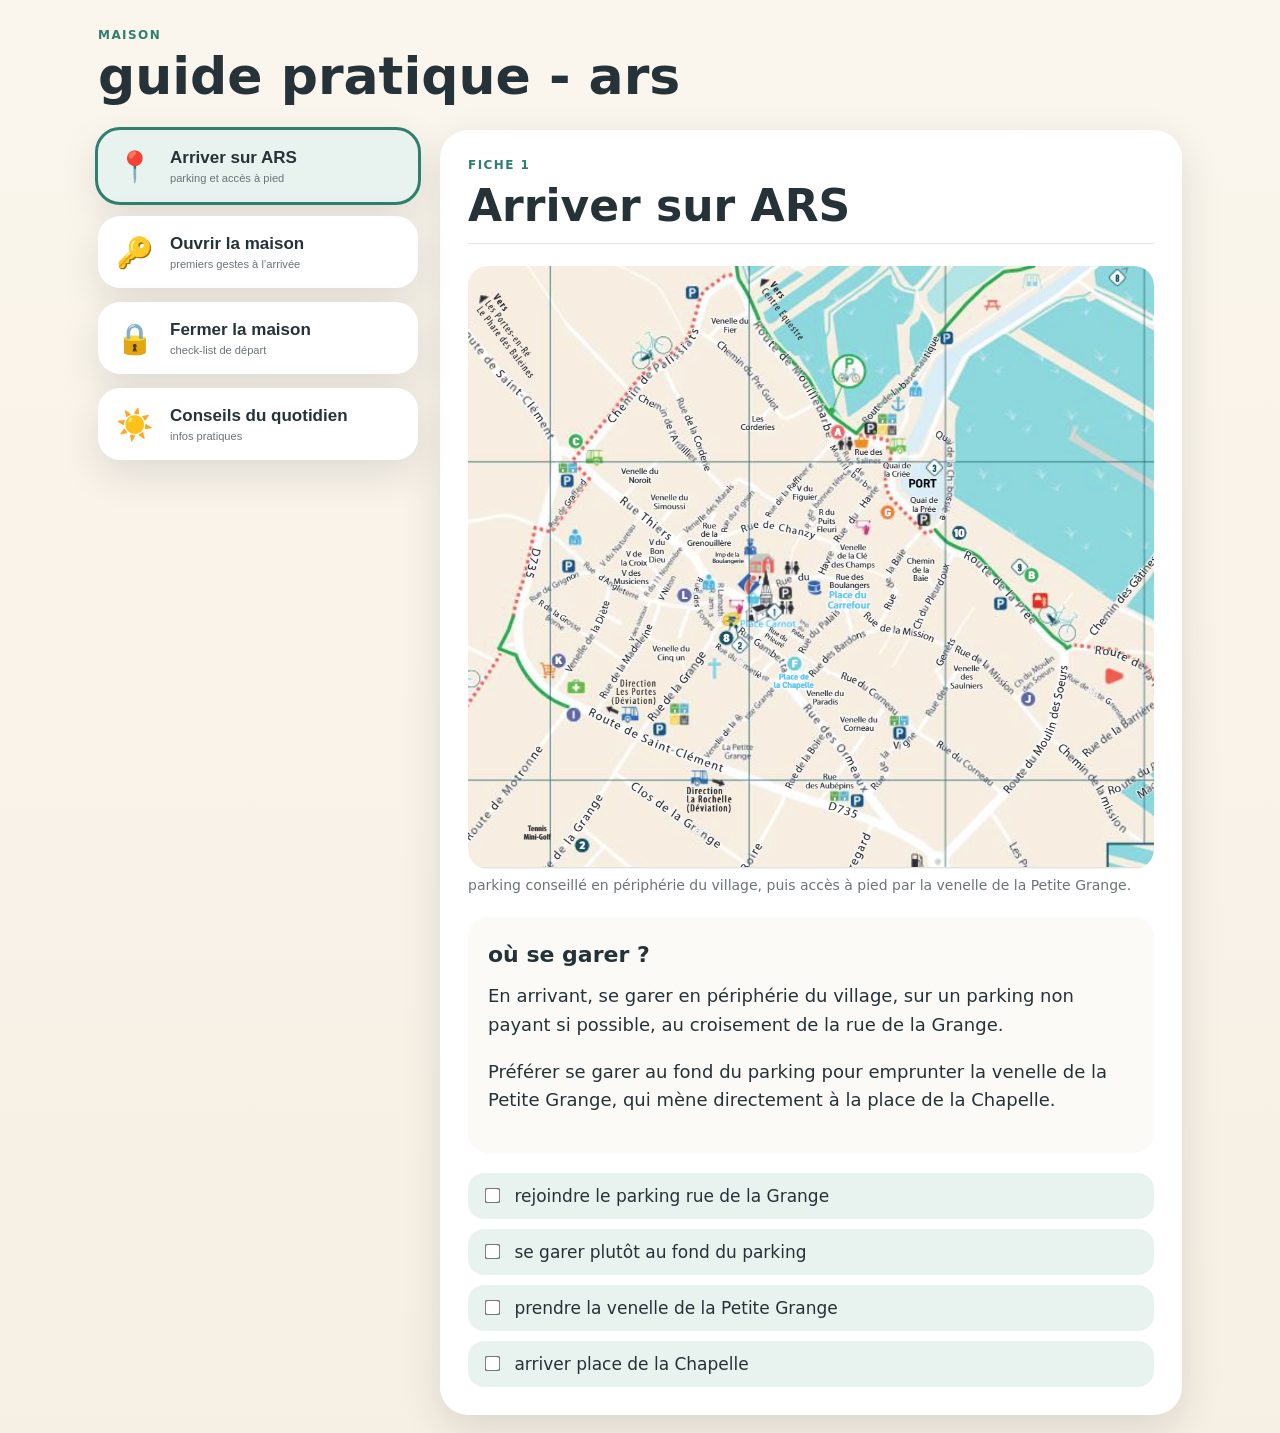
==== index.html @ e076d8e3 "Add files via upload" ====
<!doctype html>
<html lang="fr">
<head>
  <meta charset="utf-8" />
  <meta name="viewport" content="width=device-width, initial-scale=1" />
  <title>guide de la maison - ars</title>
  <link rel="stylesheet" href="style.css" />
</head>
<body>
  <header class="topbar">
    <div>
      <p class="eyebrow">maison</p>
      <h1>guide pratique - ars</h1>
    </div>
  </header>

  <main class="layout">
    <nav class="cards" aria-label="menu principal">
      <button class="card active" data-target="arriver"><span>📍</span><strong>Arriver sur ARS</strong><small>parking et accès à pied</small></button>
      <button class="card" data-target="ouvrir"><span>🔑</span><strong>Ouvrir la maison</strong><small>premiers gestes à l’arrivée</small></button>
      <button class="card" data-target="fermer"><span>🔒</span><strong>Fermer la maison</strong><small>check-list de départ</small></button>
      <button class="card" data-target="quotidien"><span>☀️</span><strong>Conseils du quotidien</strong><small>infos pratiques</small></button>
    </nav>

    <section class="panel active" id="arriver">
      <div class="panel-head">
        <p class="eyebrow">fiche 1</p>
        <h2>Arriver sur ARS</h2>
      </div>

      <figure>
        <img src="images/plan-arriver-ars.png" alt="plan d’accès au parking et à la place de la Chapelle" />
        <figcaption>parking conseillé en périphérie du village, puis accès à pied par la venelle de la Petite Grange.</figcaption>
      </figure>

      <div class="text-block">
        <h3>où se garer ?</h3>
        <p>En arrivant, se garer en périphérie du village, sur un parking non payant si possible, au croisement de la rue de la Grange.</p>
        <p>Préférer se garer au fond du parking pour emprunter la venelle de la Petite Grange, qui mène directement à la place de la Chapelle.</p>
      </div>

      <div class="checklist">
        <label><input type="checkbox"> rejoindre le parking rue de la Grange</label>
        <label><input type="checkbox"> se garer plutôt au fond du parking</label>
        <label><input type="checkbox"> prendre la venelle de la Petite Grange</label>
        <label><input type="checkbox"> arriver place de la Chapelle</label>
      </div>
    </section>

    <section class="panel" id="ouvrir">
      <div class="panel-head">
        <p class="eyebrow">fiche 2</p>
        <h2>Ouvrir la maison</h2>
      </div>
      <div class="placeholder">ajouter ici une photo de la porte, des clés ou du tableau électrique.</div>
      <div class="text-block">
        <h3>à compléter</h3>
        <p>Décrire ici les étapes à faire en arrivant : récupérer les clés, ouvrir les volets, mettre l’eau ou l’électricité si nécessaire, vérifier le chauffage ou la climatisation.</p>
      </div>
      <div class="checklist">
        <label><input type="checkbox"> ouvrir les volets</label>
        <label><input type="checkbox"> vérifier eau / électricité</label>
        <label><input type="checkbox"> aérer la maison</label>
      </div>
    </section>

    <section class="panel" id="fermer">
      <div class="panel-head">
        <p class="eyebrow">fiche 3</p>
        <h2>Fermer la maison</h2>
      </div>
      <div class="placeholder">ajouter ici une photo des volets, de la porte ou du compteur.</div>
      <div class="text-block">
        <h3>avant de partir</h3>
        <p>Décrire ici les étapes de fermeture : vider les poubelles, fermer les fenêtres, couper ce qui doit l’être, fermer les volets, ranger les clés.</p>
      </div>
      <div class="checklist">
        <label><input type="checkbox"> sortir les poubelles</label>
        <label><input type="checkbox"> fermer fenêtres et volets</label>
        <label><input type="checkbox"> vérifier cuisine et sanitaires</label>
        <label><input type="checkbox"> fermer la porte à clé</label>
      </div>
    </section>

    <section class="panel" id="quotidien">
      <div class="panel-head">
        <p class="eyebrow">fiche 4</p>
        <h2>Conseils du quotidien</h2>
      </div>
      <div class="placeholder">ajouter ici des photos utiles : Wi-Fi, poubelles, commerces, vélos, plage.</div>
      <div class="text-block">
        <h3>infos pratiques</h3>
        <p>Ajouter ici les conseils utiles pour le séjour : Wi-Fi, courses, marchés, plages, vélos, déchets, voisins, numéros utiles.</p>
      </div>
      <div class="info-grid">
        <div><strong>Wi-Fi</strong><br>à compléter</div>
        <div><strong>Courses</strong><br>à compléter</div>
        <div><strong>Déchets</strong><br>à compléter</div>
        <div><strong>Urgence</strong><br>112</div>
      </div>
    </section>
  </main>

  <script src="script.js"></script>
</body>
</html>
---- style.css ----
:root{
  --bg:#f6efe4;
  --card:#ffffff;
  --text:#253238;
  --muted:#6b7478;
  --accent:#2f7f6f;
  --soft:#e8f2ee;
  --shadow:0 14px 40px rgba(32,38,42,.12);
}
*{box-sizing:border-box}
body{
  margin:0;
  font-family:system-ui,-apple-system,Segoe UI,Roboto,Arial,sans-serif;
  color:var(--text);
  background:linear-gradient(180deg,#fbf6ed,var(--bg));
}
.topbar{
  max-width:1120px;
  margin:0 auto;
  padding:28px 18px 10px;
}
h1,h2,h3,p{margin-top:0}
h1{font-size:clamp(28px,5vw,52px);line-height:1;margin-bottom:0}
h2{font-size:clamp(26px,4vw,44px);margin-bottom:12px}
h3{font-size:22px;margin-bottom:10px}
.eyebrow{letter-spacing:.12em;text-transform:uppercase;color:var(--accent);font-weight:700;font-size:12px;margin-bottom:8px}
.layout{max-width:1120px;margin:0 auto;padding:18px;display:grid;grid-template-columns:320px 1fr;gap:22px;align-items:start}
.cards{display:grid;gap:14px;position:sticky;top:16px}
.card{border:0;background:var(--card);border-radius:22px;padding:18px;text-align:left;box-shadow:var(--shadow);cursor:pointer;display:grid;grid-template-columns:42px 1fr;gap:4px 12px;align-items:center;color:var(--text)}
.card span{font-size:30px;grid-row:span 2}.card strong{font-size:17px}.card small{color:var(--muted)}
.card.active{outline:3px solid var(--accent);background:var(--soft)}
.panel{display:none;background:var(--card);border-radius:28px;padding:28px;box-shadow:var(--shadow)}
.panel.active{display:block}.panel-head{border-bottom:1px solid #e5e5e5;margin-bottom:22px}
figure{margin:0 0 24px}img{width:100%;height:auto;border-radius:20px;display:block}figcaption{font-size:14px;color:var(--muted);margin-top:8px}
.text-block{font-size:18px;line-height:1.6;background:#fbfaf7;border-radius:20px;padding:20px;margin-bottom:20px}
.checklist{display:grid;gap:10px}.checklist label{background:var(--soft);border-radius:16px;padding:13px 14px;font-size:17px}.checklist input{transform:scale(1.2);margin-right:10px}
.placeholder{border:2px dashed #c8d2cf;background:#fbfaf7;border-radius:20px;padding:40px 20px;color:var(--muted);text-align:center;margin-bottom:20px}
.info-grid{display:grid;grid-template-columns:repeat(2,1fr);gap:14px}.info-grid div{background:var(--soft);border-radius:18px;padding:16px}
@media(max-width:820px){.layout{grid-template-columns:1fr}.cards{position:static;grid-template-columns:1fr 1fr}.panel{padding:20px}.card{border-radius:18px;padding:14px}.card span{font-size:24px}}
@media(max-width:540px){.cards{grid-template-columns:1fr}.topbar{padding-top:22px}.info-grid{grid-template-columns:1fr}}
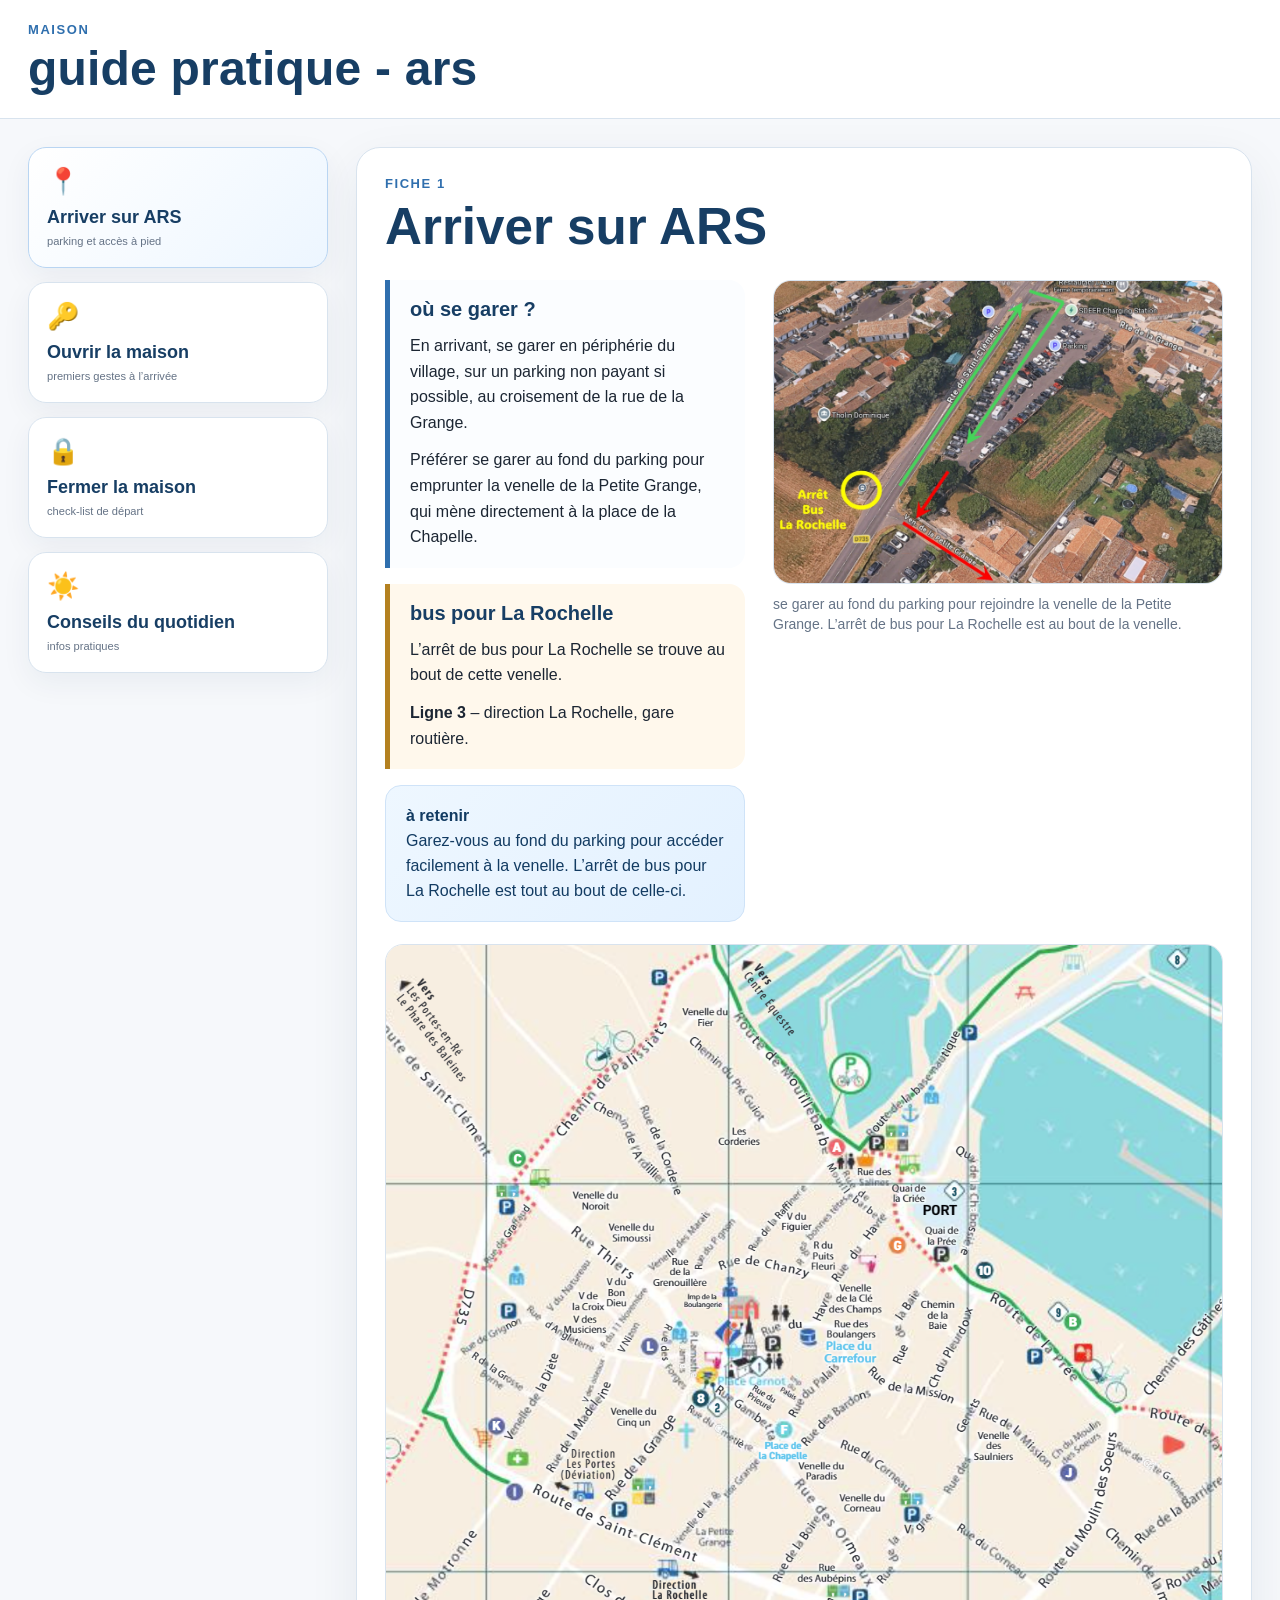
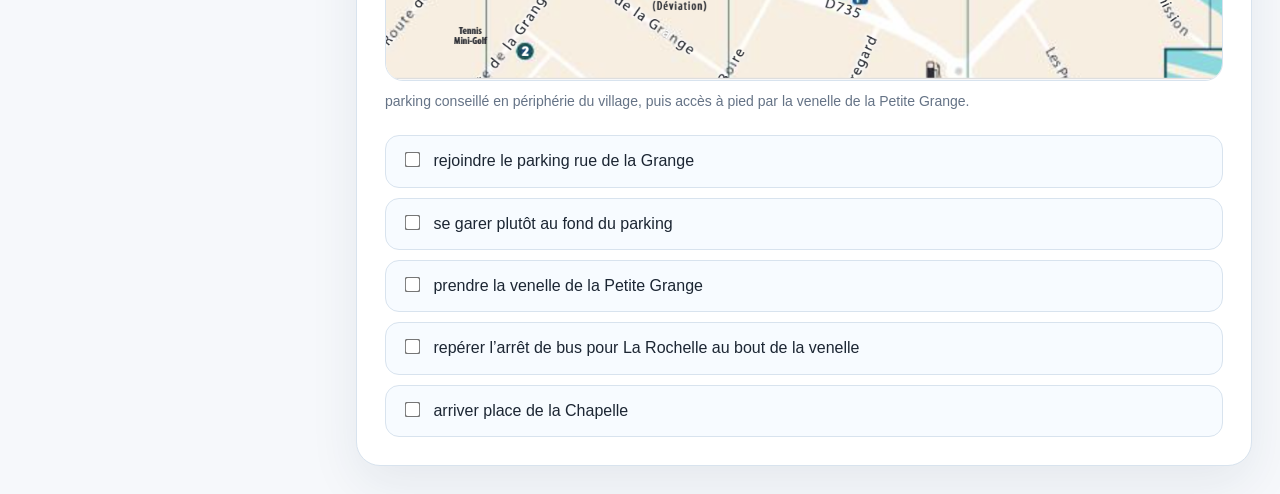
==== commit b082f64c: "Add files via upload" ====
--- a/index.html
+++ b/index.html
@@ -28,21 +28,42 @@
         <h2>Arriver sur ARS</h2>
       </div>
 
+      <div class="arrival-grid">
+        <div class="arrival-text">
+          <div class="text-block">
+            <h3>où se garer ?</h3>
+            <p>En arrivant, se garer en périphérie du village, sur un parking non payant si possible, au croisement de la rue de la Grange.</p>
+            <p>Préférer se garer au fond du parking pour emprunter la venelle de la Petite Grange, qui mène directement à la place de la Chapelle.</p>
+          </div>
+
+          <div class="text-block bus-box">
+            <h3>bus pour La Rochelle</h3>
+            <p>L’arrêt de bus pour La Rochelle se trouve au bout de cette venelle.</p>
+            <p><strong>Ligne 3</strong> – direction La Rochelle, gare routière.</p>
+          </div>
+
+          <div class="note-box">
+            <strong>à retenir</strong><br>
+            Garez-vous au fond du parking pour accéder facilement à la venelle. L’arrêt de bus pour La Rochelle est tout au bout de celle-ci.
+          </div>
+        </div>
+
+        <figure class="wide-figure">
+          <img src="images/parking-venelle-bus.jpg" alt="vue aérienne du parking, de la venelle de la Petite Grange et de l’arrêt de bus pour La Rochelle" />
+          <figcaption>se garer au fond du parking pour rejoindre la venelle de la Petite Grange. L’arrêt de bus pour La Rochelle est au bout de la venelle.</figcaption>
+        </figure>
+      </div>
+
       <figure>
         <img src="images/plan-arriver-ars.png" alt="plan d’accès au parking et à la place de la Chapelle" />
         <figcaption>parking conseillé en périphérie du village, puis accès à pied par la venelle de la Petite Grange.</figcaption>
       </figure>
 
-      <div class="text-block">
-        <h3>où se garer ?</h3>
-        <p>En arrivant, se garer en périphérie du village, sur un parking non payant si possible, au croisement de la rue de la Grange.</p>
-        <p>Préférer se garer au fond du parking pour emprunter la venelle de la Petite Grange, qui mène directement à la place de la Chapelle.</p>
-      </div>
-
       <div class="checklist">
         <label><input type="checkbox"> rejoindre le parking rue de la Grange</label>
         <label><input type="checkbox"> se garer plutôt au fond du parking</label>
         <label><input type="checkbox"> prendre la venelle de la Petite Grange</label>
+        <label><input type="checkbox"> repérer l’arrêt de bus pour La Rochelle au bout de la venelle</label>
         <label><input type="checkbox"> arriver place de la Chapelle</label>
       </div>
     </section>
--- a/style.css
+++ b/style.css
@@ -1,40 +1,249 @@
 :root{
-  --bg:#f6efe4;
-  --card:#ffffff;
-  --text:#253238;
-  --muted:#6b7478;
-  --accent:#2f7f6f;
-  --soft:#e8f2ee;
-  --shadow:0 14px 40px rgba(32,38,42,.12);
-}
+  --blue:#173e64;
+  --blue2:#2f6fae;
+  --soft:#eef6ff;
+  --cream:#fff8ec;
+  --line:#d8e3ee;
+  --text:#1c2633;
+  --muted:#657386;
+}
+
 *{box-sizing:border-box}
+
 body{
   margin:0;
-  font-family:system-ui,-apple-system,Segoe UI,Roboto,Arial,sans-serif;
+  font-family:Arial, Helvetica, sans-serif;
   color:var(--text);
-  background:linear-gradient(180deg,#fbf6ed,var(--bg));
-}
+  background:#f6f8fb;
+}
+
 .topbar{
-  max-width:1120px;
+  background:white;
+  border-bottom:1px solid var(--line);
+  padding:22px 28px;
+}
+
+.topbar h1{
+  margin:4px 0 0;
+  color:var(--blue);
+  font-size:clamp(28px,4vw,48px);
+  letter-spacing:.2px;
+}
+
+.eyebrow{
+  margin:0;
+  color:var(--blue2);
+  text-transform:uppercase;
+  letter-spacing:.12em;
+  font-size:13px;
+  font-weight:700;
+}
+
+.layout{
+  display:grid;
+  grid-template-columns:300px minmax(0,1fr);
+  gap:28px;
+  padding:28px;
+  max-width:1500px;
   margin:0 auto;
-  padding:28px 18px 10px;
-}
-h1,h2,h3,p{margin-top:0}
-h1{font-size:clamp(28px,5vw,52px);line-height:1;margin-bottom:0}
-h2{font-size:clamp(26px,4vw,44px);margin-bottom:12px}
-h3{font-size:22px;margin-bottom:10px}
-.eyebrow{letter-spacing:.12em;text-transform:uppercase;color:var(--accent);font-weight:700;font-size:12px;margin-bottom:8px}
-.layout{max-width:1120px;margin:0 auto;padding:18px;display:grid;grid-template-columns:320px 1fr;gap:22px;align-items:start}
-.cards{display:grid;gap:14px;position:sticky;top:16px}
-.card{border:0;background:var(--card);border-radius:22px;padding:18px;text-align:left;box-shadow:var(--shadow);cursor:pointer;display:grid;grid-template-columns:42px 1fr;gap:4px 12px;align-items:center;color:var(--text)}
-.card span{font-size:30px;grid-row:span 2}.card strong{font-size:17px}.card small{color:var(--muted)}
-.card.active{outline:3px solid var(--accent);background:var(--soft)}
-.panel{display:none;background:var(--card);border-radius:28px;padding:28px;box-shadow:var(--shadow)}
-.panel.active{display:block}.panel-head{border-bottom:1px solid #e5e5e5;margin-bottom:22px}
-figure{margin:0 0 24px}img{width:100%;height:auto;border-radius:20px;display:block}figcaption{font-size:14px;color:var(--muted);margin-top:8px}
-.text-block{font-size:18px;line-height:1.6;background:#fbfaf7;border-radius:20px;padding:20px;margin-bottom:20px}
-.checklist{display:grid;gap:10px}.checklist label{background:var(--soft);border-radius:16px;padding:13px 14px;font-size:17px}.checklist input{transform:scale(1.2);margin-right:10px}
-.placeholder{border:2px dashed #c8d2cf;background:#fbfaf7;border-radius:20px;padding:40px 20px;color:var(--muted);text-align:center;margin-bottom:20px}
-.info-grid{display:grid;grid-template-columns:repeat(2,1fr);gap:14px}.info-grid div{background:var(--soft);border-radius:18px;padding:16px}
-@media(max-width:820px){.layout{grid-template-columns:1fr}.cards{position:static;grid-template-columns:1fr 1fr}.panel{padding:20px}.card{border-radius:18px;padding:14px}.card span{font-size:24px}}
-@media(max-width:540px){.cards{grid-template-columns:1fr}.topbar{padding-top:22px}.info-grid{grid-template-columns:1fr}}
+}
+
+.cards{
+  display:flex;
+  flex-direction:column;
+  gap:14px;
+  position:sticky;
+  top:20px;
+  align-self:start;
+}
+
+.card{
+  border:1px solid var(--line);
+  border-radius:18px;
+  background:white;
+  text-align:left;
+  padding:18px;
+  cursor:pointer;
+  box-shadow:0 10px 30px rgba(20,50,80,.06);
+}
+
+.card:hover,
+.card.active{
+  border-color:#b9d5f2;
+  background:linear-gradient(135deg,#fff,#edf6ff);
+}
+
+.card span{
+  font-size:26px;
+  display:block;
+  margin-bottom:10px;
+}
+
+.card strong{
+  display:block;
+  color:var(--blue);
+  font-size:18px;
+}
+
+.card small{
+  display:block;
+  margin-top:6px;
+  color:var(--muted);
+  line-height:1.35;
+}
+
+.panel{
+  display:none;
+  background:white;
+  border:1px solid var(--line);
+  border-radius:24px;
+  padding:28px;
+  box-shadow:0 18px 50px rgba(20,50,80,.08);
+}
+
+.panel.active{display:block}
+
+.panel-head h2{
+  margin:6px 0 24px;
+  color:var(--blue);
+  font-size:clamp(30px,4vw,56px);
+}
+
+figure{
+  margin:22px 0;
+}
+
+img{
+  display:block;
+  width:100%;
+  height:auto;
+  border-radius:18px;
+  border:1px solid var(--line);
+}
+
+figcaption{
+  margin-top:10px;
+  color:var(--muted);
+  font-size:14px;
+  line-height:1.45;
+}
+
+.arrival-grid{
+  display:grid;
+  grid-template-columns:minmax(260px,360px) minmax(0,1fr);
+  gap:28px;
+  align-items:start;
+}
+
+.arrival-text{
+  display:flex;
+  flex-direction:column;
+  gap:16px;
+}
+
+.wide-figure{
+  margin:0;
+}
+
+.text-block{
+  border-left:5px solid var(--blue2);
+  background:#fbfdff;
+  padding:18px 20px;
+  border-radius:0 16px 16px 0;
+}
+
+.text-block h3{
+  margin:0 0 12px;
+  color:var(--blue);
+  font-size:20px;
+}
+
+.text-block p{
+  margin:0 0 12px;
+  line-height:1.6;
+}
+
+.text-block p:last-child{margin-bottom:0}
+
+.bus-box{
+  background:var(--cream);
+  border-left-color:#b48120;
+}
+
+.note-box{
+  background:linear-gradient(135deg,#eef7ff,#e3f1ff);
+  border:1px solid #cfe3f8;
+  border-radius:16px;
+  padding:18px 20px;
+  color:#123b62;
+  line-height:1.55;
+}
+
+.checklist{
+  display:grid;
+  gap:10px;
+  margin-top:24px;
+}
+
+.checklist label{
+  background:#f7fbff;
+  border:1px solid var(--line);
+  border-radius:14px;
+  padding:14px 16px;
+  line-height:1.4;
+}
+
+.checklist input{
+  transform:scale(1.2);
+  margin-right:10px;
+}
+
+.placeholder{
+  border:2px dashed #c8d6e5;
+  color:var(--muted);
+  background:#fafcff;
+  border-radius:18px;
+  padding:40px;
+  text-align:center;
+  margin-bottom:24px;
+}
+
+.info-grid{
+  display:grid;
+  grid-template-columns:repeat(4,1fr);
+  gap:14px;
+  margin-top:24px;
+}
+
+.info-grid div{
+  border:1px solid var(--line);
+  border-radius:16px;
+  padding:18px;
+  background:#fbfdff;
+  line-height:1.5;
+}
+
+@media(max-width:900px){
+  .layout{
+    grid-template-columns:1fr;
+    padding:16px;
+  }
+  .cards{
+    position:static;
+    display:grid;
+    grid-template-columns:1fr 1fr;
+  }
+  .arrival-grid{
+    grid-template-columns:1fr;
+  }
+  .info-grid{
+    grid-template-columns:1fr 1fr;
+  }
+}
+
+@media(max-width:560px){
+  .topbar{padding:18px}
+  .panel{padding:18px;border-radius:18px}
+  .cards{grid-template-columns:1fr}
+  .info-grid{grid-template-columns:1fr}
+}
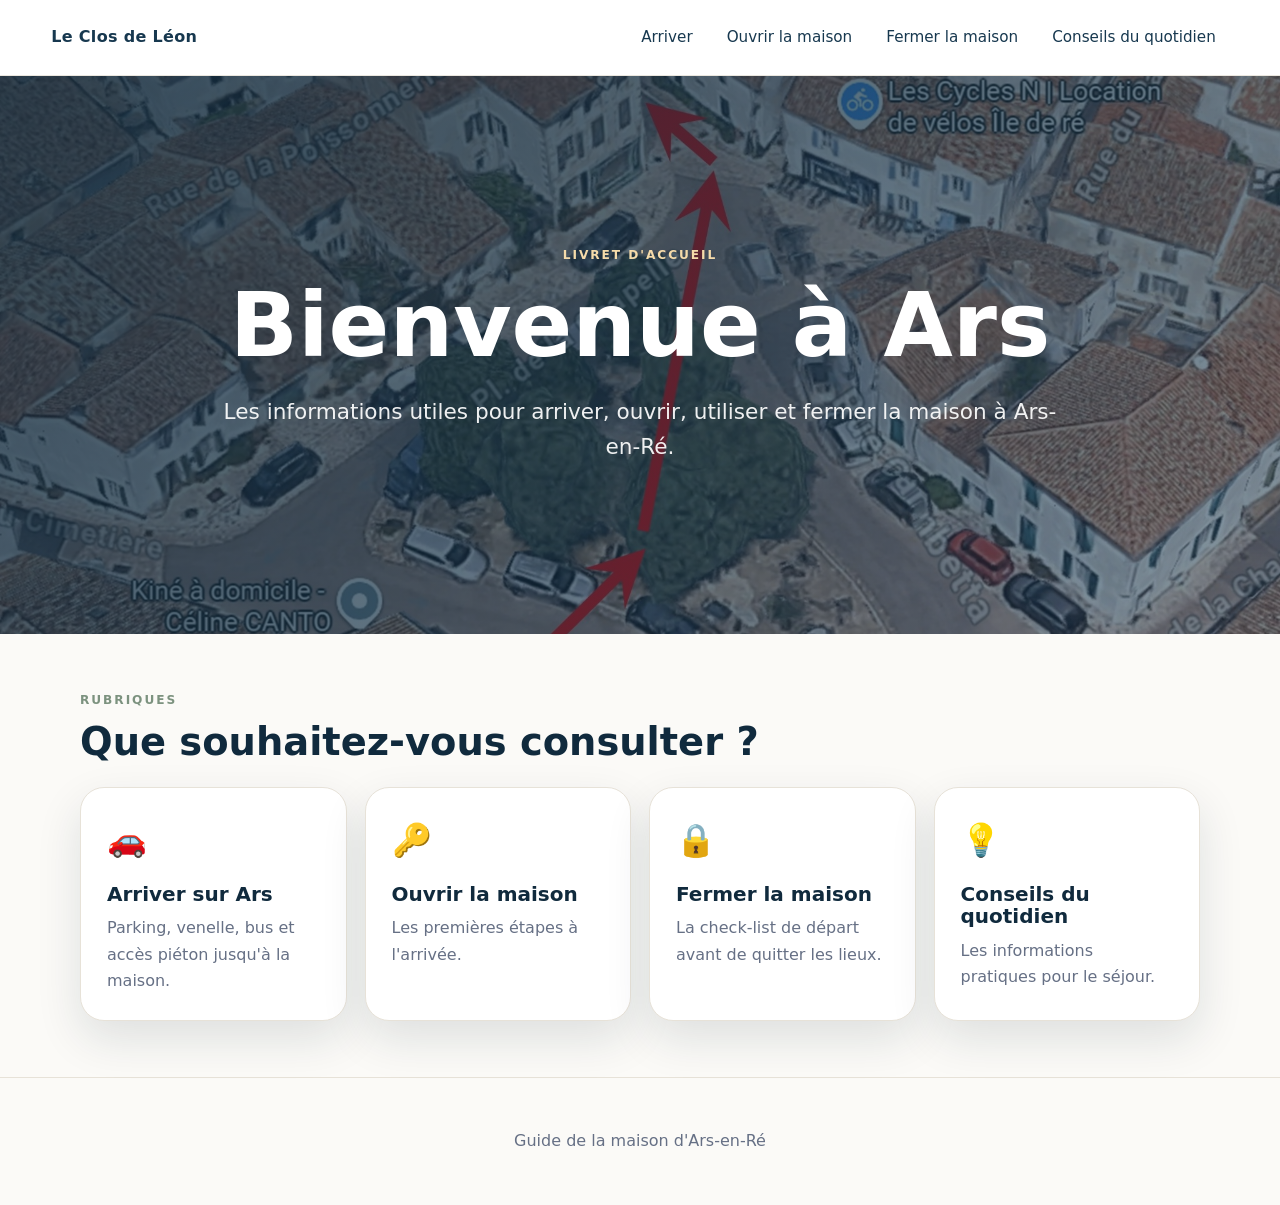
==== commit 35bf5e93: "Add files via upload" ====
--- a/index.html
+++ b/index.html
@@ -1,127 +1,67 @@
 <!doctype html>
 <html lang="fr">
 <head>
-  <meta charset="utf-8" />
-  <meta name="viewport" content="width=device-width, initial-scale=1" />
-  <title>guide de la maison - ars</title>
-  <link rel="stylesheet" href="style.css" />
+  <meta charset="utf-8">
+  <meta name="viewport" content="width=device-width, initial-scale=1">
+  <title>guide de la maison d'ars-en-ré</title>
+  <meta name="description" content="Guide pratique de la maison d'Ars-en-Ré.">
+  <link rel="stylesheet" href="css/style.css">
 </head>
 <body>
-  <header class="topbar">
-    <div>
-      <p class="eyebrow">maison</p>
-      <h1>guide pratique - ars</h1>
-    </div>
+  <header class="site-header">
+    <a class="brand" href="index.html">Le Clos de Léon</a>
+    <button class="menu-toggle" aria-label="ouvrir le menu" aria-expanded="false">☰</button>
+    <nav class="nav" aria-label="navigation principale">
+      <a href="arriver.html">Arriver</a>
+      <a href="ouvrir.html">Ouvrir la maison</a>
+      <a href="fermer.html">Fermer la maison</a>
+      <a href="quotidien.html">Conseils du quotidien</a>
+    </nav>
   </header>
 
-  <main class="layout">
-    <nav class="cards" aria-label="menu principal">
-      <button class="card active" data-target="arriver"><span>📍</span><strong>Arriver sur ARS</strong><small>parking et accès à pied</small></button>
-      <button class="card" data-target="ouvrir"><span>🔑</span><strong>Ouvrir la maison</strong><small>premiers gestes à l’arrivée</small></button>
-      <button class="card" data-target="fermer"><span>🔒</span><strong>Fermer la maison</strong><small>check-list de départ</small></button>
-      <button class="card" data-target="quotidien"><span>☀️</span><strong>Conseils du quotidien</strong><small>infos pratiques</small></button>
-    </nav>
-
-    <section class="panel active" id="arriver">
-      <div class="panel-head">
-        <p class="eyebrow">fiche 1</p>
-        <h2>Arriver sur ARS</h2>
-      </div>
-
-      <div class="arrival-grid">
-        <div class="arrival-text">
-          <div class="text-block">
-            <h3>où se garer ?</h3>
-            <p>En arrivant, se garer en périphérie du village, sur un parking non payant si possible, au croisement de la rue de la Grange.</p>
-            <p>Préférer se garer au fond du parking pour emprunter la venelle de la Petite Grange, qui mène directement à la place de la Chapelle.</p>
-          </div>
-
-          <div class="text-block bus-box">
-            <h3>bus pour La Rochelle</h3>
-            <p>L’arrêt de bus pour La Rochelle se trouve au bout de cette venelle.</p>
-            <p><strong>Ligne 3</strong> – direction La Rochelle, gare routière.</p>
-          </div>
-
-          <div class="note-box">
-            <strong>à retenir</strong><br>
-            Garez-vous au fond du parking pour accéder facilement à la venelle. L’arrêt de bus pour La Rochelle est tout au bout de celle-ci.
-          </div>
-        </div>
-
-        <figure class="wide-figure">
-          <img src="images/parking-venelle-bus.jpg" alt="vue aérienne du parking, de la venelle de la Petite Grange et de l’arrêt de bus pour La Rochelle" />
-          <figcaption>se garer au fond du parking pour rejoindre la venelle de la Petite Grange. L’arrêt de bus pour La Rochelle est au bout de la venelle.</figcaption>
-        </figure>
-      </div>
-
-      <figure>
-        <img src="images/plan-arriver-ars.png" alt="plan d’accès au parking et à la place de la Chapelle" />
-        <figcaption>parking conseillé en périphérie du village, puis accès à pied par la venelle de la Petite Grange.</figcaption>
-      </figure>
-
-      <div class="checklist">
-        <label><input type="checkbox"> rejoindre le parking rue de la Grange</label>
-        <label><input type="checkbox"> se garer plutôt au fond du parking</label>
-        <label><input type="checkbox"> prendre la venelle de la Petite Grange</label>
-        <label><input type="checkbox"> repérer l’arrêt de bus pour La Rochelle au bout de la venelle</label>
-        <label><input type="checkbox"> arriver place de la Chapelle</label>
+  <main>
+    <section class="hero home-hero">
+      <div class="hero-content">
+        <p class="eyebrow">livret d'accueil</p>
+        <h1>Bienvenue à Ars</h1>
+        <p class="lead">Les informations utiles pour arriver, ouvrir, utiliser et fermer la maison à Ars-en-Ré.</p>
       </div>
     </section>
 
-    <section class="panel" id="ouvrir">
-      <div class="panel-head">
-        <p class="eyebrow">fiche 2</p>
-        <h2>Ouvrir la maison</h2>
+    <section class="section cards-section">
+      <div class="section-heading">
+        <p class="eyebrow">rubriques</p>
+        <h2>Que souhaitez-vous consulter ?</h2>
       </div>
-      <div class="placeholder">ajouter ici une photo de la porte, des clés ou du tableau électrique.</div>
-      <div class="text-block">
-        <h3>à compléter</h3>
-        <p>Décrire ici les étapes à faire en arrivant : récupérer les clés, ouvrir les volets, mettre l’eau ou l’électricité si nécessaire, vérifier le chauffage ou la climatisation.</p>
-      </div>
-      <div class="checklist">
-        <label><input type="checkbox"> ouvrir les volets</label>
-        <label><input type="checkbox"> vérifier eau / électricité</label>
-        <label><input type="checkbox"> aérer la maison</label>
-      </div>
-    </section>
-
-    <section class="panel" id="fermer">
-      <div class="panel-head">
-        <p class="eyebrow">fiche 3</p>
-        <h2>Fermer la maison</h2>
-      </div>
-      <div class="placeholder">ajouter ici une photo des volets, de la porte ou du compteur.</div>
-      <div class="text-block">
-        <h3>avant de partir</h3>
-        <p>Décrire ici les étapes de fermeture : vider les poubelles, fermer les fenêtres, couper ce qui doit l’être, fermer les volets, ranger les clés.</p>
-      </div>
-      <div class="checklist">
-        <label><input type="checkbox"> sortir les poubelles</label>
-        <label><input type="checkbox"> fermer fenêtres et volets</label>
-        <label><input type="checkbox"> vérifier cuisine et sanitaires</label>
-        <label><input type="checkbox"> fermer la porte à clé</label>
-      </div>
-    </section>
-
-    <section class="panel" id="quotidien">
-      <div class="panel-head">
-        <p class="eyebrow">fiche 4</p>
-        <h2>Conseils du quotidien</h2>
-      </div>
-      <div class="placeholder">ajouter ici des photos utiles : Wi-Fi, poubelles, commerces, vélos, plage.</div>
-      <div class="text-block">
-        <h3>infos pratiques</h3>
-        <p>Ajouter ici les conseils utiles pour le séjour : Wi-Fi, courses, marchés, plages, vélos, déchets, voisins, numéros utiles.</p>
-      </div>
-      <div class="info-grid">
-        <div><strong>Wi-Fi</strong><br>à compléter</div>
-        <div><strong>Courses</strong><br>à compléter</div>
-        <div><strong>Déchets</strong><br>à compléter</div>
-        <div><strong>Urgence</strong><br>112</div>
+      <div class="cards-grid">
+        <a class="card" href="arriver.html">
+          <span class="card-icon">🚗</span>
+          <h3>Arriver sur Ars</h3>
+          <p>Parking, venelle, bus et accès piéton jusqu'à la maison.</p>
+        </a>
+        <a class="card" href="ouvrir.html">
+          <span class="card-icon">🔑</span>
+          <h3>Ouvrir la maison</h3>
+          <p>Les premières étapes à l'arrivée.</p>
+        </a>
+        <a class="card" href="fermer.html">
+          <span class="card-icon">🔒</span>
+          <h3>Fermer la maison</h3>
+          <p>La check-list de départ avant de quitter les lieux.</p>
+        </a>
+        <a class="card" href="quotidien.html">
+          <span class="card-icon">💡</span>
+          <h3>Conseils du quotidien</h3>
+          <p>Les informations pratiques pour le séjour.</p>
+        </a>
       </div>
     </section>
   </main>
 
-  <script src="script.js"></script>
+  <footer class="site-footer">
+    <p>Guide de la maison d'Ars-en-Ré</p>
+  </footer>
+
+  <script src="js/script.js"></script>
 </body>
 </html>
--- a/css/style.css
+++ b/css/style.css
@@ -0,0 +1,193 @@
+:root{
+  --navy:#17384f;
+  --navy-dark:#102a3d;
+  --sand:#f3eadb;
+  --sage:#7c927f;
+  --white:#ffffff;
+  --ink:#1f2933;
+  --muted:#667085;
+  --border:#e7e2d8;
+  --shadow:0 18px 45px rgba(16,42,61,.12);
+  --radius:24px;
+}
+*{box-sizing:border-box}
+body{
+  margin:0;
+  font-family:Inter, system-ui, -apple-system, BlinkMacSystemFont, "Segoe UI", sans-serif;
+  color:var(--ink);
+  background:#fbfaf7;
+  line-height:1.65;
+}
+a{color:inherit;text-decoration:none}
+img{max-width:100%;display:block}
+.site-header{
+  position:sticky;
+  top:0;
+  z-index:20;
+  display:flex;
+  align-items:center;
+  justify-content:space-between;
+  gap:20px;
+  padding:16px clamp(18px,4vw,56px);
+  background:rgba(255,255,255,.92);
+  backdrop-filter:blur(16px);
+  border-bottom:1px solid rgba(231,226,216,.8);
+}
+.brand{
+  font-weight:750;
+  letter-spacing:.02em;
+  color:var(--navy);
+}
+.nav{display:flex;align-items:center;gap:8px;flex-wrap:wrap}
+.nav a{
+  padding:9px 13px;
+  border-radius:999px;
+  color:var(--navy);
+  font-size:.95rem;
+}
+.nav a:hover,.nav a.active{background:var(--sand)}
+.menu-toggle{display:none;border:0;background:var(--navy);color:white;border-radius:12px;padding:9px 12px;font-size:1.1rem}
+.hero{
+  min-height:62vh;
+  display:grid;
+  place-items:center;
+  padding:80px 24px;
+  background:
+    linear-gradient(135deg,rgba(16,42,61,.84),rgba(23,56,79,.52)),
+    url('../images/Place_vf.jpg') center/cover;
+  color:white;
+  text-align:center;
+}
+.hero-content{max-width:850px}
+.eyebrow{
+  margin:0 0 10px;
+  text-transform:uppercase;
+  letter-spacing:.16em;
+  font-size:.76rem;
+  font-weight:800;
+  color:var(--sage);
+}
+.hero .eyebrow{color:#f5dbaa}
+h1,h2,h3{line-height:1.12;margin:0 0 18px;color:var(--navy-dark)}
+.hero h1{color:white;font-size:clamp(2.6rem,7vw,5.6rem)}
+.page-hero h1{font-size:clamp(2.2rem,5vw,4.6rem)}
+.lead{font-size:clamp(1.05rem,2vw,1.35rem);margin:0;color:inherit;opacity:.92}
+.section,.article-layout{width:min(1120px,calc(100% - 36px));margin:0 auto;padding:56px 0}
+.section-heading{margin-bottom:24px}
+.section-heading h2{font-size:clamp(1.8rem,3vw,3rem)}
+.cards-grid{display:grid;grid-template-columns:repeat(4,1fr);gap:18px}
+.card{
+  min-height:230px;
+  padding:26px;
+  border:1px solid var(--border);
+  background:white;
+  border-radius:var(--radius);
+  box-shadow:var(--shadow);
+  transition:transform .18s ease, box-shadow .18s ease;
+}
+.card:hover{transform:translateY(-4px);box-shadow:0 24px 60px rgba(16,42,61,.18)}
+.card-icon{font-size:2rem;display:inline-block;margin-bottom:16px}
+.card h3{font-size:1.25rem;margin-bottom:10px}
+.card p{color:var(--muted);margin:0}
+.page-hero{
+  background:linear-gradient(135deg,var(--sand),#fff);
+  padding:82px clamp(18px,6vw,96px);
+  border-bottom:1px solid var(--border);
+}
+.page-hero>div{max-width:900px}
+.article-layout{display:grid;grid-template-columns:300px minmax(0,1fr);gap:28px;align-items:start}
+.summary-box{
+  position:sticky;
+  top:92px;
+  padding:24px;
+  background:var(--navy);
+  color:white;
+  border-radius:var(--radius);
+  box-shadow:var(--shadow);
+}
+.summary-box h2{color:white;font-size:1.2rem}
+.summary-box ul{margin:0;padding-left:20px}
+.summary-box li+li{margin-top:10px}
+.article-card{
+  padding:clamp(24px,4vw,48px);
+  background:white;
+  border:1px solid var(--border);
+  border-radius:var(--radius);
+  box-shadow:var(--shadow);
+}
+.content-block{padding:12px 0 30px;border-bottom:1px solid var(--border);margin-bottom:26px}
+.content-block:last-child{border-bottom:0;margin-bottom:0}
+.content-block h2,.callout h2{font-size:clamp(1.45rem,2.6vw,2.1rem)}
+.photo-card{margin:24px 0 0;border-radius:22px;overflow:hidden;background:#f8f4eb;border:1px solid var(--border)}
+.photo-card img{width:100%;height:auto;cursor:zoom-in}
+figcaption{padding:14px 18px;color:var(--muted);font-size:.95rem}
+.steps{padding-left:22px}
+.steps li+li{margin-top:8px}
+.callout{
+  margin-top:12px;
+  padding:26px;
+  background:linear-gradient(135deg,#eef5f0,#fff8ea);
+  border:1px solid var(--border);
+  border-radius:22px;
+}
+.site-footer{text-align:center;color:var(--muted);padding:34px 18px;border-top:1px solid var(--border)}
+.site-footer a{color:var(--navy);font-weight:700}
+.empty-state{text-align:center;max-width:820px;margin:auto}
+.button{display:inline-block;margin-top:16px;padding:12px 18px;border-radius:999px;background:var(--navy);color:white;font-weight:700}
+.lightbox{
+  position:fixed;inset:0;background:rgba(16,42,61,.88);display:none;align-items:center;justify-content:center;padding:24px;z-index:50;
+}
+.lightbox.open{display:flex}
+.lightbox img{max-height:90vh;border-radius:18px;box-shadow:0 30px 100px rgba(0,0,0,.35)}
+.lightbox button{position:absolute;top:20px;right:20px;border:0;background:white;color:var(--navy);border-radius:999px;padding:10px 14px;font-weight:800;cursor:pointer}
+code{background:#f1eee7;padding:2px 6px;border-radius:6px}
+@media(max-width:920px){
+  .cards-grid{grid-template-columns:repeat(2,1fr)}
+  .article-layout{grid-template-columns:1fr}
+  .summary-box{position:static}
+}
+@media(max-width:680px){
+  .site-header{align-items:flex-start}
+  .menu-toggle{display:block}
+  .nav{display:none;position:absolute;left:18px;right:18px;top:64px;flex-direction:column;align-items:stretch;background:white;border:1px solid var(--border);border-radius:18px;padding:10px;box-shadow:var(--shadow)}
+  .nav.open{display:flex}
+  .nav a{display:block}
+  .cards-grid{grid-template-columns:1fr}
+  .hero{min-height:54vh}
+  .article-card{padding:22px}
+}
+
+.info-link{
+  margin-top:1.2rem;
+  padding:1rem 1.2rem;
+  background:#eef6fb;
+  border-left:4px solid #2b6d8f;
+  border-radius:12px;
+}
+.info-link a{
+  color:#1d5c84;
+  font-weight:700;
+  text-decoration:none;
+}
+.info-link a:hover{text-decoration:underline}
+.info-grid{
+  display:grid;
+  grid-template-columns:repeat(2,minmax(0,1fr));
+  gap:16px;
+  margin-top:18px;
+}
+.mini-card{
+  padding:18px;
+  border:1px solid var(--border);
+  border-radius:18px;
+  background:#fbfaf7;
+}
+.mini-card h3{
+  font-size:1.05rem;
+  margin-bottom:8px;
+}
+.mini-card p,.mini-card ul{margin:0;color:var(--muted)}
+.mini-card ul{padding-left:18px}
+@media(max-width:680px){
+  .info-grid{grid-template-columns:1fr}
+}
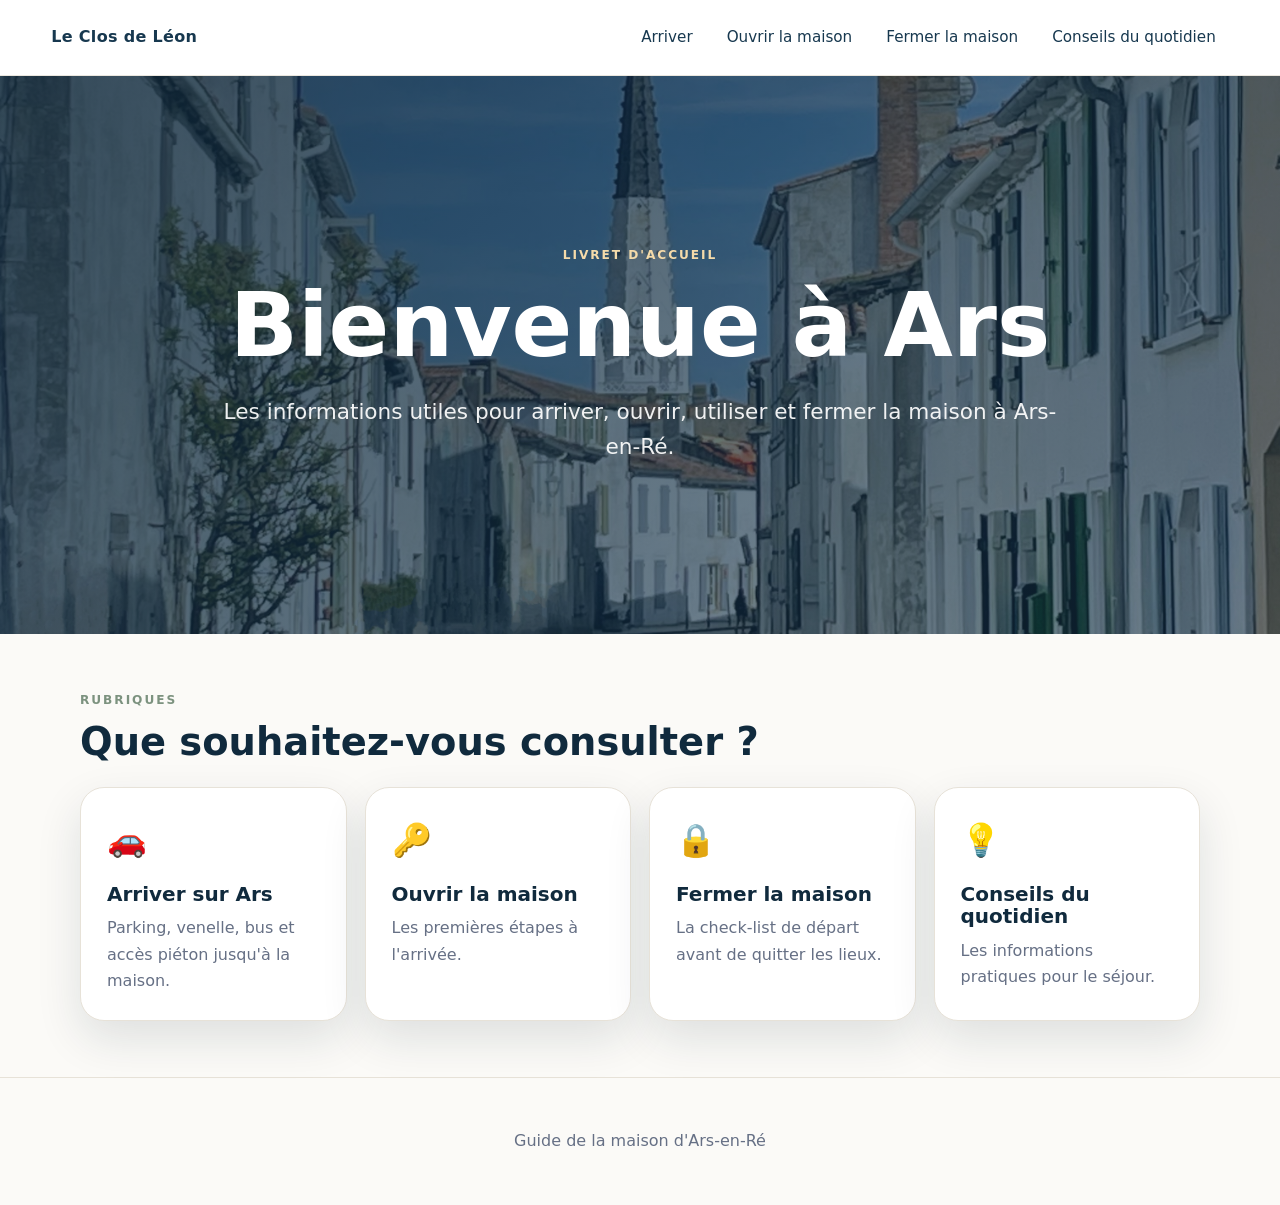
==== commit 442d637b: "Add files via upload" ====
--- a/index.html
+++ b/index.html
@@ -6,7 +6,15 @@
   <title>guide de la maison d'ars-en-ré</title>
   <meta name="description" content="Guide pratique de la maison d'Ars-en-Ré.">
   <link rel="stylesheet" href="css/style.css">
+<meta property="og:title" content="Le Clos de Léon – Guide de la maison">
+<meta property="og:description" content="Toutes les informations utiles pour profiter de votre séjour à Ars-en-Ré.">
+<meta property="og:image" content="https://montbarrey.github.io/guide-ars/images/Head.png">
+<meta property="og:url" content="https://montbarrey.github.io/guide-ars/">
+<meta property="og:type" content="website">
+<meta name="twitter:card" content="summary_large_image">
+<meta name="twitter:image" content="https://montbarrey.github.io/guide-ars/images/Head.png">
 </head>
+
 <body>
   <header class="site-header">
     <a class="brand" href="index.html">Le Clos de Léon</a>
--- a/css/style.css
+++ b/css/style.css
@@ -54,7 +54,7 @@
   padding:80px 24px;
   background:
     linear-gradient(135deg,rgba(16,42,61,.84),rgba(23,56,79,.52)),
-    url('../images/Place_vf.jpg') center/cover;
+    url('../images/Ars.jpg') center/cover;
   color:white;
   text-align:center;
 }
@@ -191,3 +191,19 @@
 @media(max-width:680px){
   .info-grid{grid-template-columns:1fr}
 }
+
+.page a,
+.tiles a,
+.section-block a {
+  color: var(--blue);
+  font-weight: 700;
+  text-decoration: underline;
+  text-underline-offset: 3px;
+}
+
+.page a:hover,
+.tiles a:hover,
+.section-block a:hover {
+  color: var(--navy);
+}
+
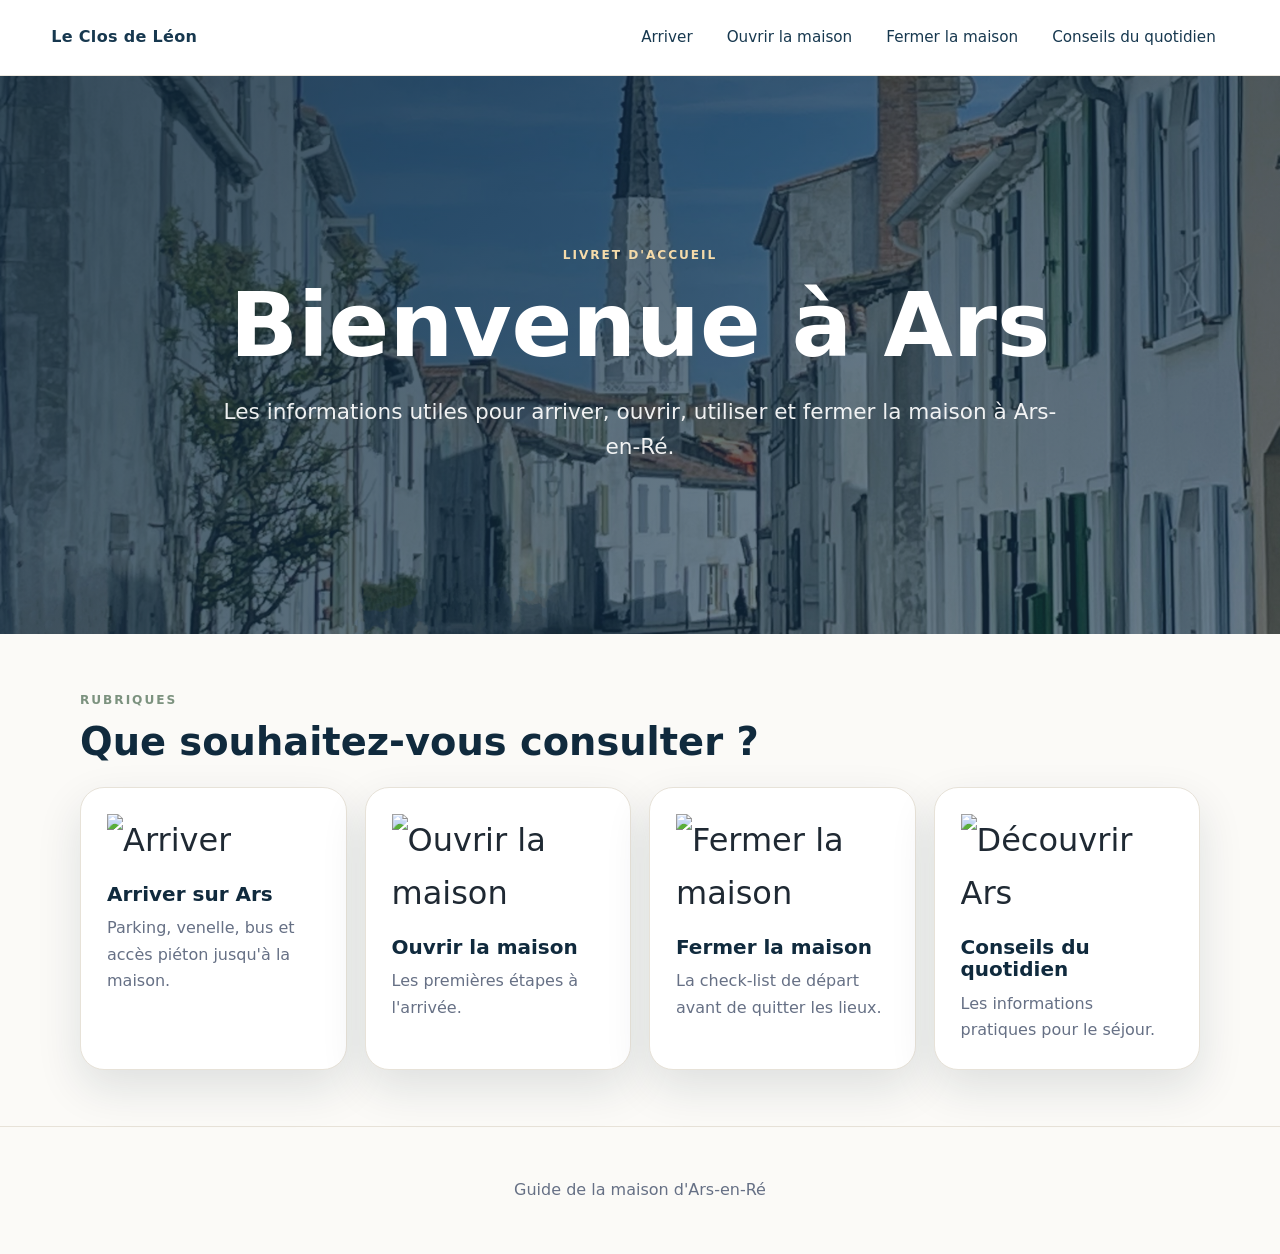
==== commit 3b3d5617: "Add files via upload" ====
--- a/index.html
+++ b/index.html
@@ -8,11 +8,20 @@
   <link rel="stylesheet" href="css/style.css">
 <meta property="og:title" content="Le Clos de Léon – Guide de la maison">
 <meta property="og:description" content="Toutes les informations utiles pour profiter de votre séjour à Ars-en-Ré.">
-<meta property="og:image" content="https://montbarrey.github.io/guide-ars/images/Head.png">
+<meta property="og:image" content="https://montbarrey.github.io/guide-ars/images/head.png">
 <meta property="og:url" content="https://montbarrey.github.io/guide-ars/">
 <meta property="og:type" content="website">
 <meta name="twitter:card" content="summary_large_image">
-<meta name="twitter:image" content="https://montbarrey.github.io/guide-ars/images/Head.png">
+<meta name="twitter:image" content="https://montbarrey.github.io/guide-ars/images/head.png">
+
+<link rel="icon" type="image/x-icon" href="images/favicon.ico">
+<link rel="icon" type="image/png" sizes="192x192" href="images/icon-192.png">
+<link rel="apple-touch-icon" sizes="180x180" href="images/apple-touch-icon.png">
+<link rel="manifest" href="manifest.json">
+<meta name="theme-color" content="#0b2e63">
+<meta name="apple-mobile-web-app-capable" content="yes">
+<meta name="apple-mobile-web-app-title" content="Clos de Léon">
+<meta name="apple-mobile-web-app-status-bar-style" content="default">
 </head>
 
 <body>
@@ -43,22 +52,22 @@
       </div>
       <div class="cards-grid">
         <a class="card" href="arriver.html">
-          <span class="card-icon">🚗</span>
+          <img class="card-icon" src="images/arriver.png" alt="Arriver">
           <h3>Arriver sur Ars</h3>
           <p>Parking, venelle, bus et accès piéton jusqu'à la maison.</p>
         </a>
         <a class="card" href="ouvrir.html">
-          <span class="card-icon">🔑</span>
+          <img class="card-icon" src="images/ouvrir.png" alt="Ouvrir la maison">
           <h3>Ouvrir la maison</h3>
           <p>Les premières étapes à l'arrivée.</p>
         </a>
         <a class="card" href="fermer.html">
-          <span class="card-icon">🔒</span>
+          <img class="card-icon" src="images/fermer.png" alt="Fermer la maison">
           <h3>Fermer la maison</h3>
           <p>La check-list de départ avant de quitter les lieux.</p>
         </a>
         <a class="card" href="quotidien.html">
-          <span class="card-icon">💡</span>
+          <img class="card-icon" src="images/quotidien.png" alt="Découvrir Ars">
           <h3>Conseils du quotidien</h3>
           <p>Les informations pratiques pour le séjour.</p>
         </a>
